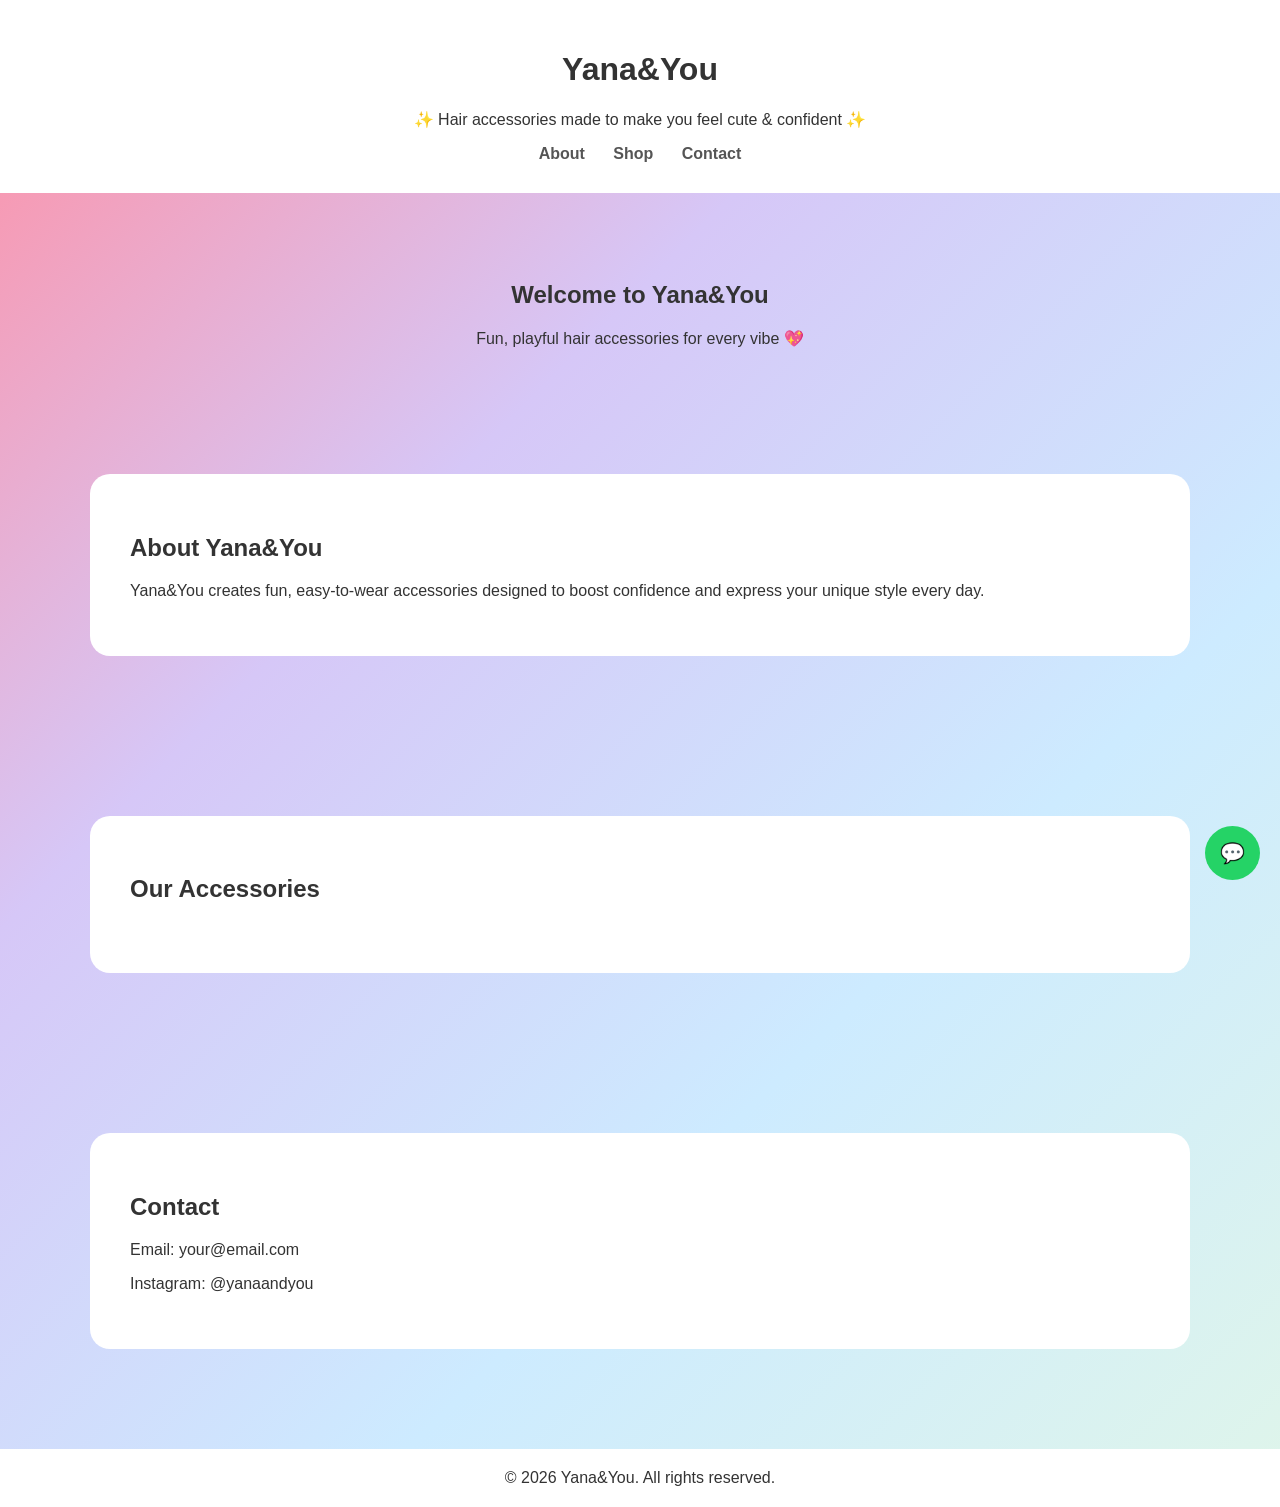
==== index.html @ dc42ef98 "new" ====
<!DOCTYPE html>
<html lang="en">
<head>
<meta charset="UTF-8">
<meta name="viewport" content="width=device-width, initial-scale=1.0">
<title>Yana&You | Hair Accessories</title>

<link rel="stylesheet" href="styles.css">
<script src="https://cdn.jsdelivr.net/npm/@supabase/supabase-js@2"></script>
</head>

<body>

<header>
<h1>Yana&You</h1>
<p>✨ Hair accessories made to make you feel cute & confident ✨</p>

<nav>
<a href="#about">About</a>
<a href="#shop">Shop</a>
<a href="#contact">Contact</a>
</nav>
</header>

<!-- HERO -->
<section id="hero-character">
<div class="character-container">
<img src="" class="animated-character">
<h2>Welcome to Yana&You</h2>
<p>Fun, playful hair accessories for every vibe 💖</p>
</div>
</section>

<!-- ABOUT -->
<section id="about">
<div class="section-box">
<h2>About Yana&You</h2>
<p>
Yana&You creates fun, easy-to-wear accessories designed to boost confidence and express your unique style every day.
</p>
</div>
</section>

<!-- SHOP -->
<section id="shop">
<div class="section-box">
<h2>Our Accessories</h2>

<div class="products" id="productList"></div>

</div>
</section>

<!-- CONTACT -->
<section id="contact">
<div class="section-box">
<h2>Contact</h2>
<p>Email: your@email.com</p>
<p>Instagram: @yanaandyou</p>
</div>
</section>

<footer>
© 2026 Yana&You. All rights reserved.
</footer>

<!-- ORDER MODAL -->
<div id="orderModal" class="modal hidden">
<div class="modal-content">
<h3>Place Order 💖</h3>

<input id="custName" placeholder="Your Name">
<input id="custPhone" placeholder="Phone Number">

<button onclick="submitOrder()">Confirm Order</button>
<button onclick="closeModal()">Cancel</button>
</div>
</div>

<!-- WHATSAPP BUTTON -->
<a href="https://wa.me/27609606081" class="whatsapp">💬</a>

<script>

// 🔑 SUPABASE
window.supabaseClient = window.supabaseClient || window.supabase.createClient(
  "https://werxumvelpzbuqtixjnm.supabase.co",
  "eyJhbGciOiJIUzI1NiIsInR5cCI6IkpXVCJ9.eyJpc3MiOiJzdXBhYmFzZSIsInJlZiI6Indlcnh1bXZlbHB6YnVxdGl4am5tIiwicm9sZSI6ImFub24iLCJpYXQiOjE3NzY3MDAzMTUsImV4cCI6MjA5MjI3NjMxNX0.kpE77bGrTYpeac75votgyBKIRNEE19EtB_bz_iMcHfc"
);

var supabase = window.supabaseClient;

let selectedProduct = "";

// LOAD PRODUCTS
async function loadProducts(){

console.log("LOADING PRODUCTS...");

const { data, error } = await supabase
    .from("yanaProducts")
    .select("*");

console.log("DATA:", data);
console.log("ERROR:", error);

if(error){
    console.error(error);
    return;
}

let html = "";

data.forEach(p=>{
html += `
<div class="product-card">
<img src="${p.image}">
<h3>${p.name}</h3>
<p>${p.description || ""}</p>
<p class="price">R${p.price}</p>
<button class="btn" onclick="openOrder('${p.name}')">Buy Now</button>
</div>
`;
});

document.getElementById("productList").innerHTML = html;
}

loadProducts();

// OPEN MODAL
function openOrder(product){
selectedProduct = product;
document.getElementById("orderModal").classList.remove("hidden");
}

// CLOSE MODAL
function closeModal(){
document.getElementById("orderModal").classList.add("hidden");
}

// SUBMIT ORDER
async function submitOrder(){

const name = document.getElementById("custName").value;
const phone = document.getElementById("custPhone").value;

if(!name || !phone){
alert("Please fill all fields");
return;
}

// SAVE ORDER
await supabase.from("orders").insert([
{
customer_name: name,
phone: phone,
product_name: selectedProduct
}
]);

// WHATSAPP MESSAGE
const msg = `Hi, I'd like to order: ${selectedProduct}`;
window.open(`https://wa.me/27609606081?text=${encodeURIComponent(msg)}`);

alert("Order sent successfully!");
closeModal();
}

</script>

</body>
</html>
---- styles.css ----
body {
margin:0;
font-family: Arial, sans-serif;
background: linear-gradient(135deg,#FF8FA3,#D6C7F7,#CDEBFF,#DFF5EA);
color:#333;
}

/* HEADER */
header{
background:white;
padding:30px;
text-align:center;
}

nav a{
margin:0 12px;
text-decoration:none;
font-weight:bold;
color:#555;
}

/* SECTIONS */
section{
padding:60px 20px;
max-width:1100px;
margin:auto;
}

.section-box{
background:white;
border-radius:20px;
padding:40px;
margin-bottom:40px;
}

/* PRODUCTS */
.products{
display:grid;
grid-template-columns:repeat(auto-fit,minmax(250px,1fr));
gap:25px;
margin-top:30px;
}

.product-card{
background:#fff;
border-radius:20px;
padding:20px;
text-align:center;
transition:0.3s;
}

.product-card:hover{
transform:translateY(-6px);
box-shadow:0 10px 20px rgba(0,0,0,0.1);
}

.product-card img{
width:100%;
border-radius:15px;
}

.price{
font-weight:bold;
margin-top:10px;
}

.btn{
display:inline-block;
margin-top:15px;
padding:10px 20px;
border-radius:25px;
background:#FF8FA3;
color:white;
font-weight:bold;
border:none;
cursor:pointer;
}

/* HERO */
#hero-character{
text-align:center;
padding:50px;
}

.animated-character{
max-width:220px;
animation:float 4s ease-in-out infinite;
}

@keyframes float{
0%{transform:translateY(0)}
50%{transform:translateY(-10px)}
100%{transform:translateY(0)}
}

/* FOOTER */
footer{
text-align:center;
padding:20px;
background:white;
}

/* MODAL */
.modal{
position:fixed;
top:0;
left:0;
width:100%;
height:100%;
background:rgba(0,0,0,0.5);
display:flex;
justify-content:center;
align-items:center;
z-index:1000;
}

.hidden{
display:none;
}

.modal-content{
background:white;
padding:25px;
border-radius:15px;
width:300px;
text-align:center;
}

.modal-content input{
width:100%;
padding:10px;
margin:8px 0;
border-radius:10px;
border:1px solid #ddd;
}

.modal-content button{
width:100%;
padding:10px;
margin-top:10px;
border:none;
border-radius:10px;
background:#FF8FA3;
color:white;
font-weight:bold;
cursor:pointer;
}

/* WHATSAPP */
.whatsapp{
position:fixed;
bottom:20px;
right:20px;
background:#25D366;
color:white;
padding:15px;
border-radius:50%;
text-decoration:none;
font-size:20px;
}
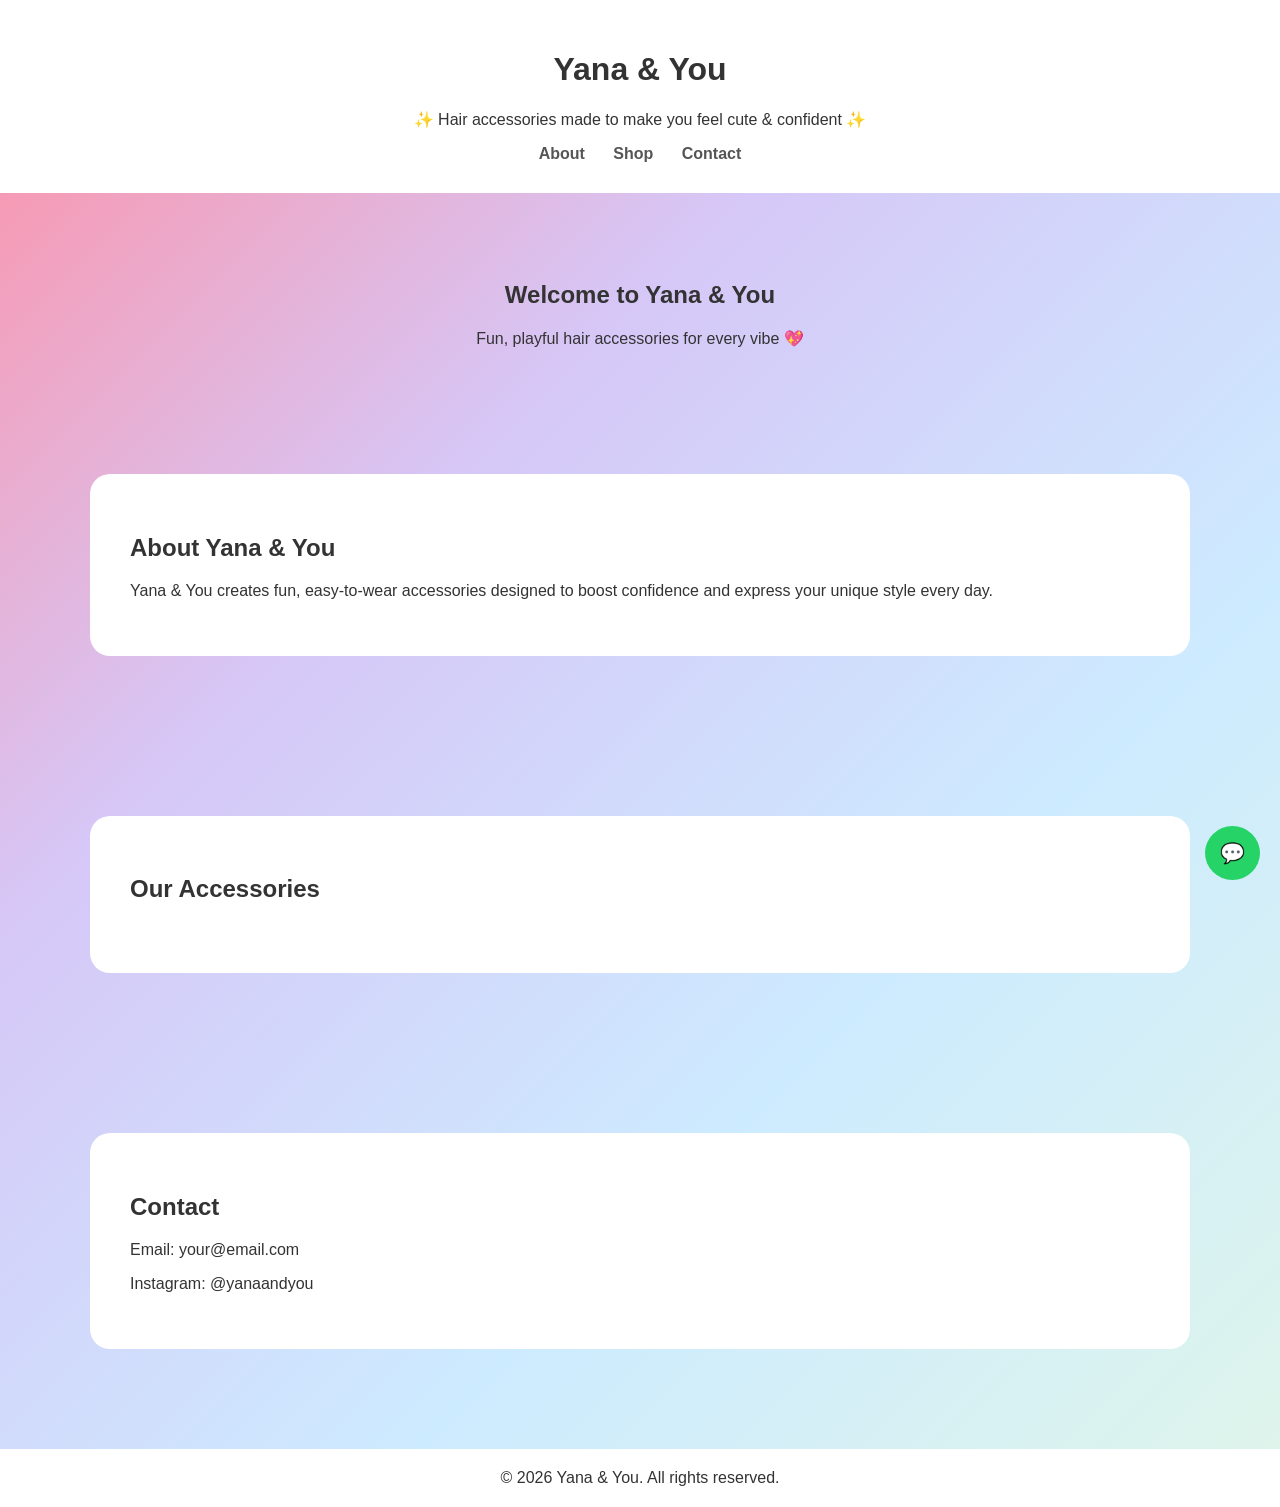
==== commit 551d3959: "fixed wording" ====
--- a/index.html
+++ b/index.html
@@ -3,7 +3,7 @@
 <head>
 <meta charset="UTF-8">
 <meta name="viewport" content="width=device-width, initial-scale=1.0">
-<title>Yana&You | Hair Accessories</title>
+<title>Yana & You | Hair Accessories</title>
 
 <link rel="stylesheet" href="styles.css">
 <script src="https://cdn.jsdelivr.net/npm/@supabase/supabase-js@2"></script>
@@ -12,43 +12,43 @@
 <body>
 
 <header>
-<h1>Yana&You</h1>
-<p>✨ Hair accessories made to make you feel cute & confident ✨</p>
+    <h1>Yana & You</h1>
+    <p>✨ Hair accessories made to make you feel cute & confident ✨</p>
 
-<nav>
-<a href="#about">About</a>
-<a href="#shop">Shop</a>
-<a href="#contact">Contact</a>
-</nav>
+    <nav>
+        <a href="#about">About</a>
+        <a href="#shop">Shop</a>
+        <a href="#contact">Contact</a>
+    </nav>
 </header>
 
 <!-- HERO -->
 <section id="hero-character">
-<div class="character-container">
-<img src="" class="animated-character">
-<h2>Welcome to Yana&You</h2>
-<p>Fun, playful hair accessories for every vibe 💖</p>
-</div>
+    <div class="character-container">
+        <img src="" class="animated-character">
+        <h2>Welcome to Yana & You</h2>
+        <p>Fun, playful hair accessories for every vibe 💖</p>
+    </div>
 </section>
 
 <!-- ABOUT -->
 <section id="about">
-<div class="section-box">
-<h2>About Yana&You</h2>
-<p>
-Yana&You creates fun, easy-to-wear accessories designed to boost confidence and express your unique style every day.
-</p>
-</div>
+    <div class="section-box">
+        <h2>About Yana & You</h2>
+        <p>
+        Yana & You creates fun, easy-to-wear accessories designed to boost confidence and express your unique style every day.
+        </p>
+    </div>
 </section>
 
 <!-- SHOP -->
 <section id="shop">
-<div class="section-box">
-<h2>Our Accessories</h2>
+    <div class="section-box">
+        <h2>Our Accessories</h2>
 
-<div class="products" id="productList"></div>
+        <div class="products" id="productList"></div>
 
-</div>
+    </div>
 </section>
 
 <!-- CONTACT -->
@@ -61,7 +61,7 @@
 </section>
 
 <footer>
-© 2026 Yana&You. All rights reserved.
+© 2026 Yana & You. All rights reserved.
 </footer>
 
 <!-- ORDER MODAL -->
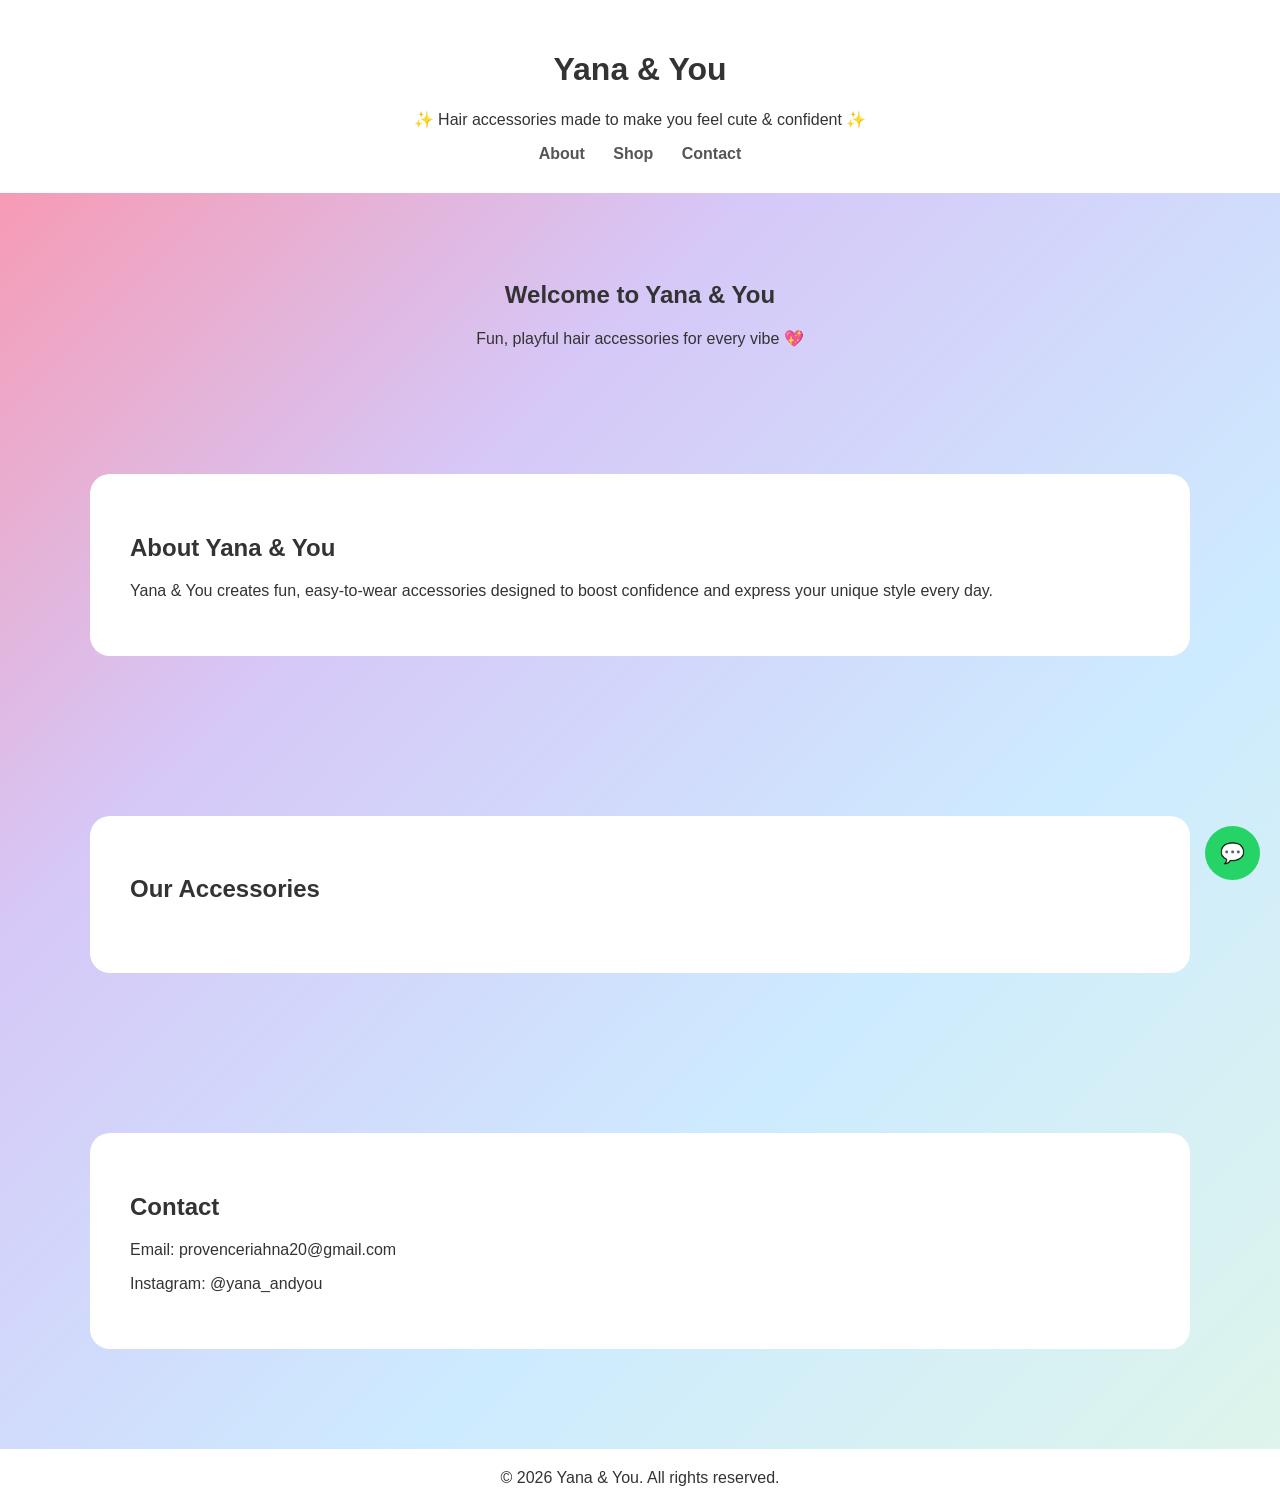
==== commit 13209c8c: "fixed contacts" ====
--- a/index.html
+++ b/index.html
@@ -53,11 +53,11 @@
 
 <!-- CONTACT -->
 <section id="contact">
-<div class="section-box">
-<h2>Contact</h2>
-<p>Email: your@email.com</p>
-<p>Instagram: @yanaandyou</p>
-</div>
+    <div class="section-box">
+        <h2>Contact</h2>
+        <p>Email: provenceriahna20@gmail.com</p>
+        <p>Instagram: @yana_andyou</p>
+    </div>
 </section>
 
 <footer>
@@ -66,19 +66,19 @@
 
 <!-- ORDER MODAL -->
 <div id="orderModal" class="modal hidden">
-<div class="modal-content">
-<h3>Place Order 💖</h3>
+    <div class="modal-content">
+        <h3>Place Order 💖</h3>
 
-<input id="custName" placeholder="Your Name">
-<input id="custPhone" placeholder="Phone Number">
+        <input id="custName" placeholder="Your Name">
+        <input id="custPhone" placeholder="Phone Number">
 
-<button onclick="submitOrder()">Confirm Order</button>
-<button onclick="closeModal()">Cancel</button>
-</div>
+        <button onclick="submitOrder()">Confirm Order</button>
+        <button onclick="closeModal()">Cancel</button>
+    </div>
 </div>
 
 <!-- WHATSAPP BUTTON -->
-<a href="https://wa.me/27609606081" class="whatsapp">💬</a>
+<a href="https://wa.me/27715266925" class="whatsapp">💬</a>
 
 <script>
 
@@ -113,13 +113,13 @@
 
 data.forEach(p=>{
 html += `
-<div class="product-card">
-<img src="${p.image}">
-<h3>${p.name}</h3>
-<p>${p.description || ""}</p>
-<p class="price">R${p.price}</p>
-<button class="btn" onclick="openOrder('${p.name}')">Buy Now</button>
-</div>
+    <div class="product-card">
+    <img src="${p.image}">
+    <h3>${p.name}</h3>
+    <p>${p.description || ""}</p>
+    <p class="price">R${p.price}</p>
+    <button class="btn" onclick="openOrder('${p.name}')">Buy Now</button>
+    </div>
 `;
 });
 
@@ -146,25 +146,25 @@
 const phone = document.getElementById("custPhone").value;
 
 if(!name || !phone){
-alert("Please fill all fields");
-return;
+    alert("Please fill all fields");
+    return;
 }
 
 // SAVE ORDER
 await supabase.from("orders").insert([
 {
-customer_name: name,
-phone: phone,
-product_name: selectedProduct
+    customer_name: name,
+    phone: phone,
+    product_name: selectedProduct
 }
 ]);
 
 // WHATSAPP MESSAGE
 const msg = `Hi, I'd like to order: ${selectedProduct}`;
-window.open(`https://wa.me/27609606081?text=${encodeURIComponent(msg)}`);
+window.open(`https://wa.me/27715266925?text=${encodeURIComponent(msg)}`);
 
-alert("Order sent successfully!");
-closeModal();
+    alert("Order sent successfully!");
+    closeModal();
 }
 
 </script>
--- a/styles.css
+++ b/styles.css
@@ -1,160 +1,160 @@
 body {
-margin:0;
-font-family: Arial, sans-serif;
-background: linear-gradient(135deg,#FF8FA3,#D6C7F7,#CDEBFF,#DFF5EA);
-color:#333;
+    margin:0;
+    font-family: Arial, sans-serif;
+    background: linear-gradient(135deg,#FF8FA3,#D6C7F7,#CDEBFF,#DFF5EA);
+    color:#333;
 }
 
 /* HEADER */
-header{
-background:white;
-padding:30px;
-text-align:center;
+header {
+    background:white;
+    padding:30px;
+    text-align:center;
 }
 
-nav a{
-margin:0 12px;
-text-decoration:none;
-font-weight:bold;
-color:#555;
+nav a {
+    margin:0 12px;
+    text-decoration:none;
+    font-weight:bold;
+    color:#555;
 }
 
 /* SECTIONS */
-section{
-padding:60px 20px;
-max-width:1100px;
-margin:auto;
+section {
+    padding:60px 20px;
+    max-width:1100px;
+    margin:auto;
 }
 
-.section-box{
-background:white;
-border-radius:20px;
-padding:40px;
-margin-bottom:40px;
+.section-box {
+    background:white;
+    border-radius:20px;
+    padding:40px;
+    margin-bottom:40px;
 }
 
 /* PRODUCTS */
-.products{
-display:grid;
-grid-template-columns:repeat(auto-fit,minmax(250px,1fr));
-gap:25px;
-margin-top:30px;
+.products {
+    display:grid;
+    grid-template-columns:repeat(auto-fit,minmax(250px,1fr));
+    gap:25px;
+    margin-top:30px;
 }
 
-.product-card{
-background:#fff;
-border-radius:20px;
-padding:20px;
-text-align:center;
-transition:0.3s;
+.product-card {
+    background:#fff;
+    border-radius:20px;
+    padding:20px;
+    text-align:center;
+    transition:0.3s;
 }
 
-.product-card:hover{
-transform:translateY(-6px);
-box-shadow:0 10px 20px rgba(0,0,0,0.1);
+.product-card:hover {
+    transform:translateY(-6px);
+    box-shadow:0 10px 20px rgba(0,0,0,0.1);
 }
 
-.product-card img{
-width:100%;
-border-radius:15px;
+.product-card img {
+    width:100%;
+    border-radius:15px;
 }
 
-.price{
-font-weight:bold;
-margin-top:10px;
+.price {
+    font-weight:bold;
+    margin-top:10px;
 }
 
-.btn{
-display:inline-block;
-margin-top:15px;
-padding:10px 20px;
-border-radius:25px;
-background:#FF8FA3;
-color:white;
-font-weight:bold;
-border:none;
-cursor:pointer;
+.btn {
+    display:inline-block;
+    margin-top:15px;
+    padding:10px 20px;
+    border-radius:25px;
+    background:#FF8FA3;
+    color:white;
+    font-weight:bold;
+    border:none;
+    cursor:pointer;
 }
 
 /* HERO */
-#hero-character{
-text-align:center;
-padding:50px;
+#hero-character {
+    text-align:center;
+    padding:50px;
 }
 
-.animated-character{
-max-width:220px;
-animation:float 4s ease-in-out infinite;
+.animated-character {
+    max-width:220px;
+    animation:float 4s ease-in-out infinite;
 }
 
-@keyframes float{
-0%{transform:translateY(0)}
-50%{transform:translateY(-10px)}
-100%{transform:translateY(0)}
+@keyframes float {
+    0%{transform:translateY(0)}
+    50%{transform:translateY(-10px)}
+    100%{transform:translateY(0)}
 }
 
 /* FOOTER */
-footer{
-text-align:center;
-padding:20px;
-background:white;
+footer {
+    text-align:center;
+    padding:20px;
+    background:white;
 }
 
 /* MODAL */
-.modal{
-position:fixed;
-top:0;
-left:0;
-width:100%;
-height:100%;
-background:rgba(0,0,0,0.5);
-display:flex;
-justify-content:center;
-align-items:center;
-z-index:1000;
+.modal {
+    position:fixed;
+    top:0;
+    left:0;
+    width:100%;
+    height:100%;
+    background:rgba(0,0,0,0.5);
+    display:flex;
+    justify-content:center;
+    align-items:center;
+    z-index:1000;
 }
 
-.hidden{
-display:none;
+.hidden {
+    display:none;
 }
 
-.modal-content{
-background:white;
-padding:25px;
-border-radius:15px;
-width:300px;
-text-align:center;
+.modal-content {
+    background:white;
+    padding:25px;
+    border-radius:15px;
+    width:300px;
+    text-align:center;
 }
 
-.modal-content input{
-width:100%;
-padding:10px;
-margin:8px 0;
-border-radius:10px;
-border:1px solid #ddd;
+.modal-content input {
+    width:100%;
+    padding:10px;
+    margin:8px 0;
+    border-radius:10px;
+    border:1px solid #ddd;
 }
 
-.modal-content button{
-width:100%;
-padding:10px;
-margin-top:10px;
-border:none;
-border-radius:10px;
-background:#FF8FA3;
-color:white;
-font-weight:bold;
-cursor:pointer;
+.modal-content button {
+    width:100%;
+    padding:10px;
+    margin-top:10px;
+    border:none;
+    border-radius:10px;
+    background:#FF8FA3;
+    color:white;
+    font-weight:bold;
+    cursor:pointer;
 }
 
 /* WHATSAPP */
-.whatsapp{
-position:fixed;
-bottom:20px;
-right:20px;
-background:#25D366;
-color:white;
-padding:15px;
-border-radius:50%;
-text-decoration:none;
-font-size:20px;
+.whatsapp {
+    position:fixed;
+    bottom:20px;
+    right:20px;
+    background:#25D366;
+    color:white;
+    padding:15px;
+    border-radius:50%;
+    text-decoration:none;
+    font-size:20px;
 }
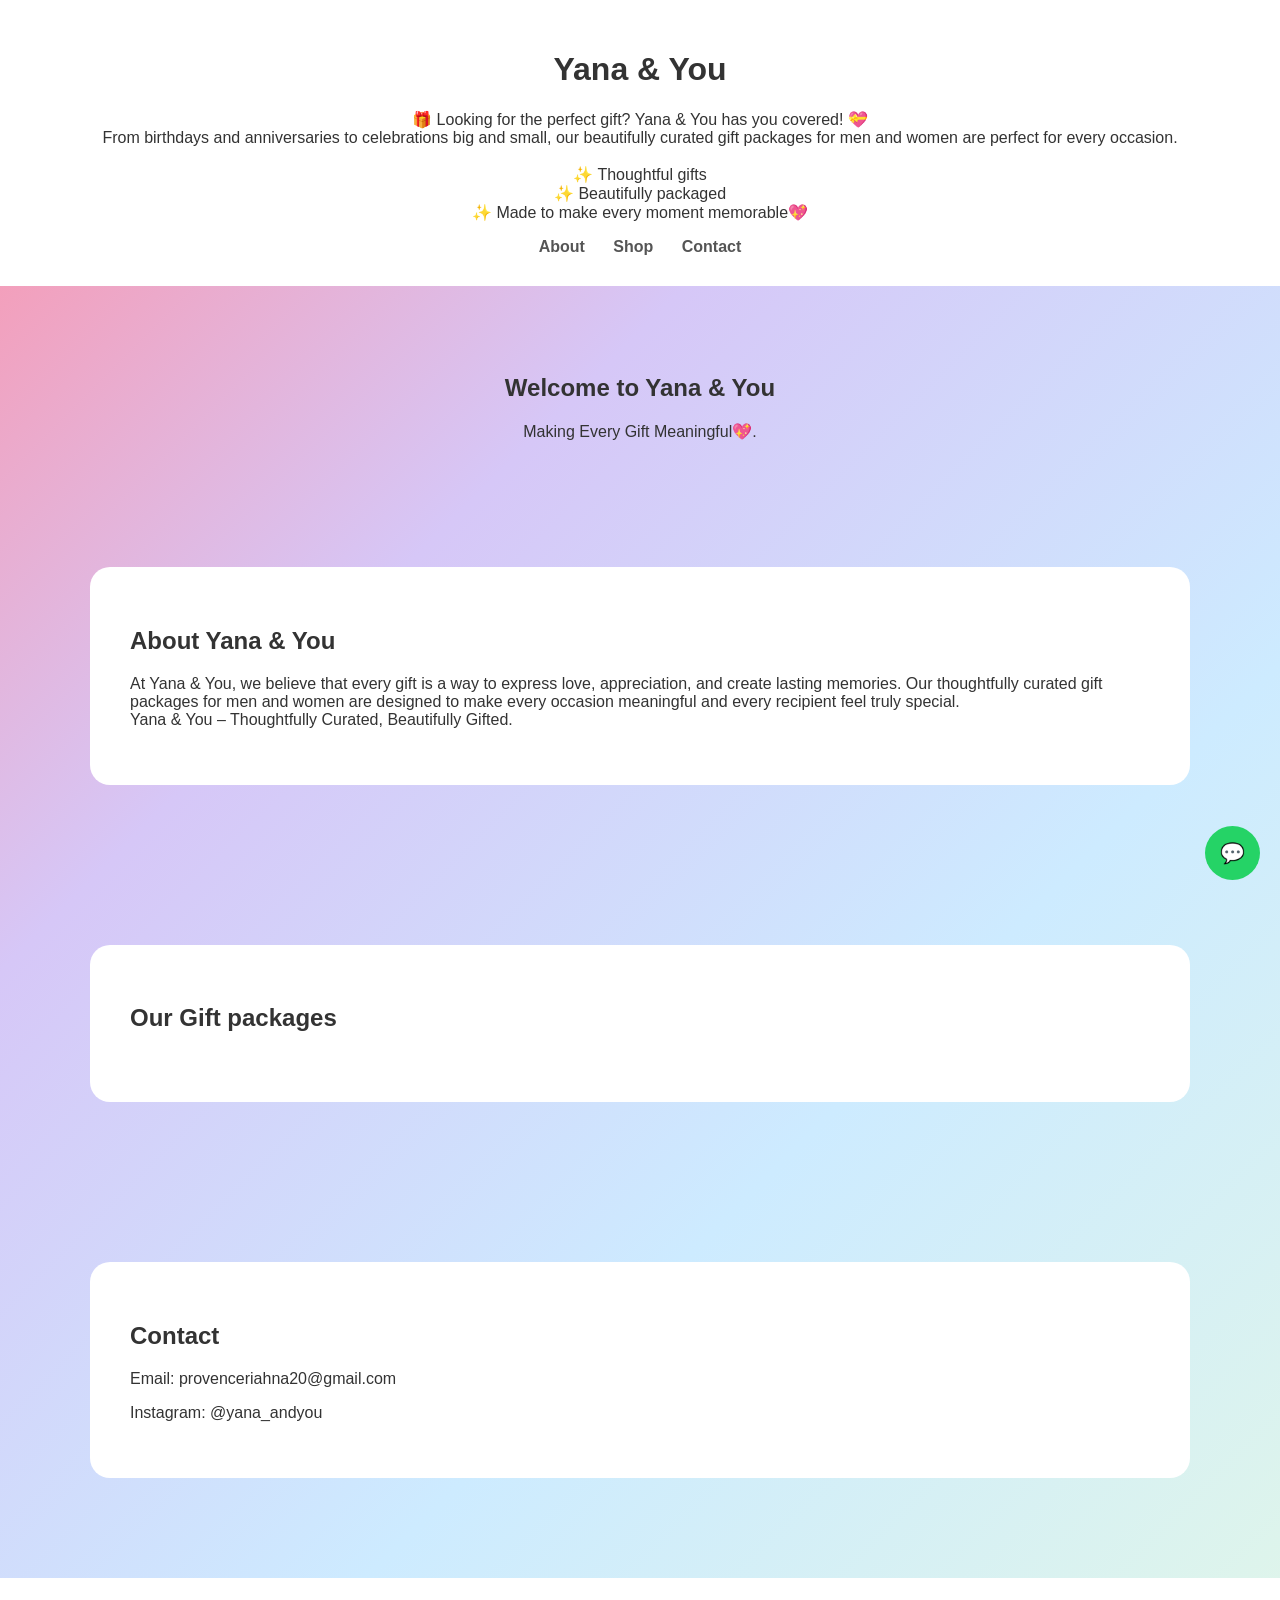
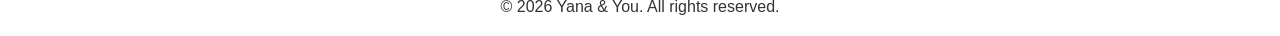
==== commit 4e419e7e: "fixed wording" ====
--- a/index.html
+++ b/index.html
@@ -3,7 +3,7 @@
 <head>
 <meta charset="UTF-8">
 <meta name="viewport" content="width=device-width, initial-scale=1.0">
-<title>Yana & You | Hair Accessories</title>
+<title>Yana & You | Gift Packages</title>
 
 <link rel="stylesheet" href="styles.css">
 <script src="https://cdn.jsdelivr.net/npm/@supabase/supabase-js@2"></script>
@@ -13,7 +13,14 @@
 
 <header>
     <h1>Yana & You</h1>
-    <p>✨ Hair accessories made to make you feel cute & confident ✨</p>
+    <p> 🎁 Looking for the perfect gift? Yana & You has you covered! 💝 <br>
+
+From birthdays and anniversaries to celebrations big and small, our beautifully curated gift packages for men and women are perfect for every occasion. <br> <br>
+
+✨ Thoughtful gifts <br>
+✨ Beautifully packaged <br>
+✨ Made to make every moment memorable💖 <br>
+</p>
 
     <nav>
         <a href="#about">About</a>
@@ -27,7 +34,7 @@
     <div class="character-container">
         <img src="" class="animated-character">
         <h2>Welcome to Yana & You</h2>
-        <p>Fun, playful hair accessories for every vibe 💖</p>
+        <p>Making Every Gift Meaningful💖.</p>
     </div>
 </section>
 
@@ -36,7 +43,9 @@
     <div class="section-box">
         <h2>About Yana & You</h2>
         <p>
-        Yana & You creates fun, easy-to-wear accessories designed to boost confidence and express your unique style every day.
+        At Yana & You, we believe that every gift is a way to express love, appreciation, and create lasting memories. Our thoughtfully curated gift packages for men and women are designed to make every occasion meaningful and every recipient feel truly special. <br>
+
+Yana & You – Thoughtfully Curated, Beautifully Gifted.
         </p>
     </div>
 </section>
@@ -44,7 +53,7 @@
 <!-- SHOP -->
 <section id="shop">
     <div class="section-box">
-        <h2>Our Accessories</h2>
+        <h2>Our Gift packages</h2>
 
         <div class="products" id="productList"></div>
 
--- a/styles.css
+++ b/styles.css
@@ -55,8 +55,17 @@
 }
 
 .product-card img {
-    width:100%;
-    border-radius:15px;
+    width: 100%;
+    height: 350px; /* choose any height you want */
+    object-fit: cover;
+    border-radius: 15px;
+    display: block;
+}
+
+@media (max-width: 768px) {
+    .product-card img {
+        height: 220px;
+    }
 }
 
 .price {
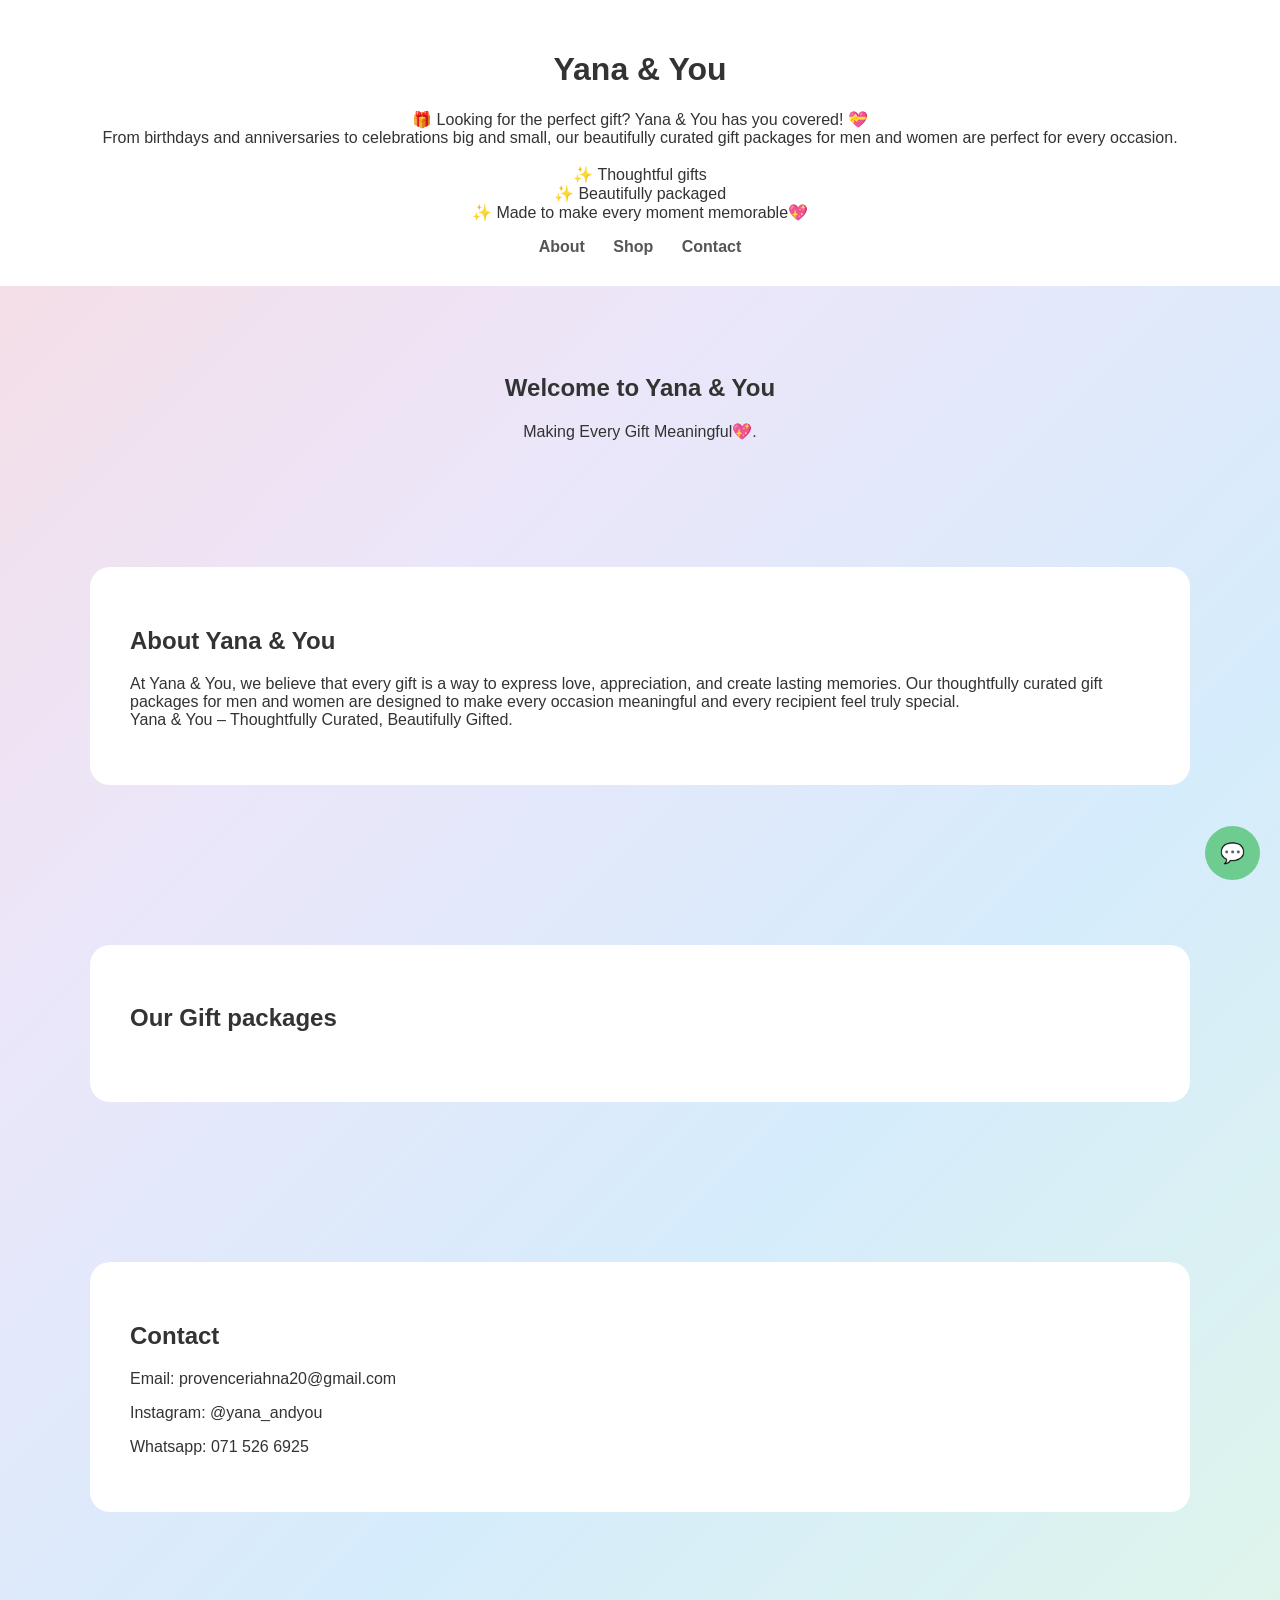
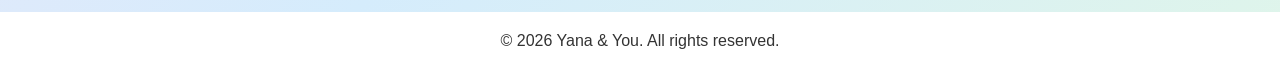
==== commit c0788c09: "fixed wording" ====
--- a/index.html
+++ b/index.html
@@ -66,6 +66,7 @@
         <h2>Contact</h2>
         <p>Email: provenceriahna20@gmail.com</p>
         <p>Instagram: @yana_andyou</p>
+        <p>Whatsapp: 071 526 6925</p>
     </div>
 </section>
 
--- a/styles.css
+++ b/styles.css
@@ -1,7 +1,7 @@
 body {
     margin:0;
     font-family: Arial, sans-serif;
-    background: linear-gradient(135deg,#FF8FA3,#D6C7F7,#CDEBFF,#DFF5EA);
+    background: linear-gradient(135deg,#f7dbe0,#ece6f9,#d5ecfc,#DFF5EA);
     color:#333;
 }
 
@@ -78,7 +78,7 @@
     margin-top:15px;
     padding:10px 20px;
     border-radius:25px;
-    background:#FF8FA3;
+    background:#ed8fa0;
     color:white;
     font-weight:bold;
     border:none;
@@ -149,7 +149,7 @@
     margin-top:10px;
     border:none;
     border-radius:10px;
-    background:#FF8FA3;
+    background:#e6bbc2;
     color:white;
     font-weight:bold;
     cursor:pointer;
@@ -160,7 +160,7 @@
     position:fixed;
     bottom:20px;
     right:20px;
-    background:#25D366;
+    background:#6fcc91;
     color:white;
     padding:15px;
     border-radius:50%;
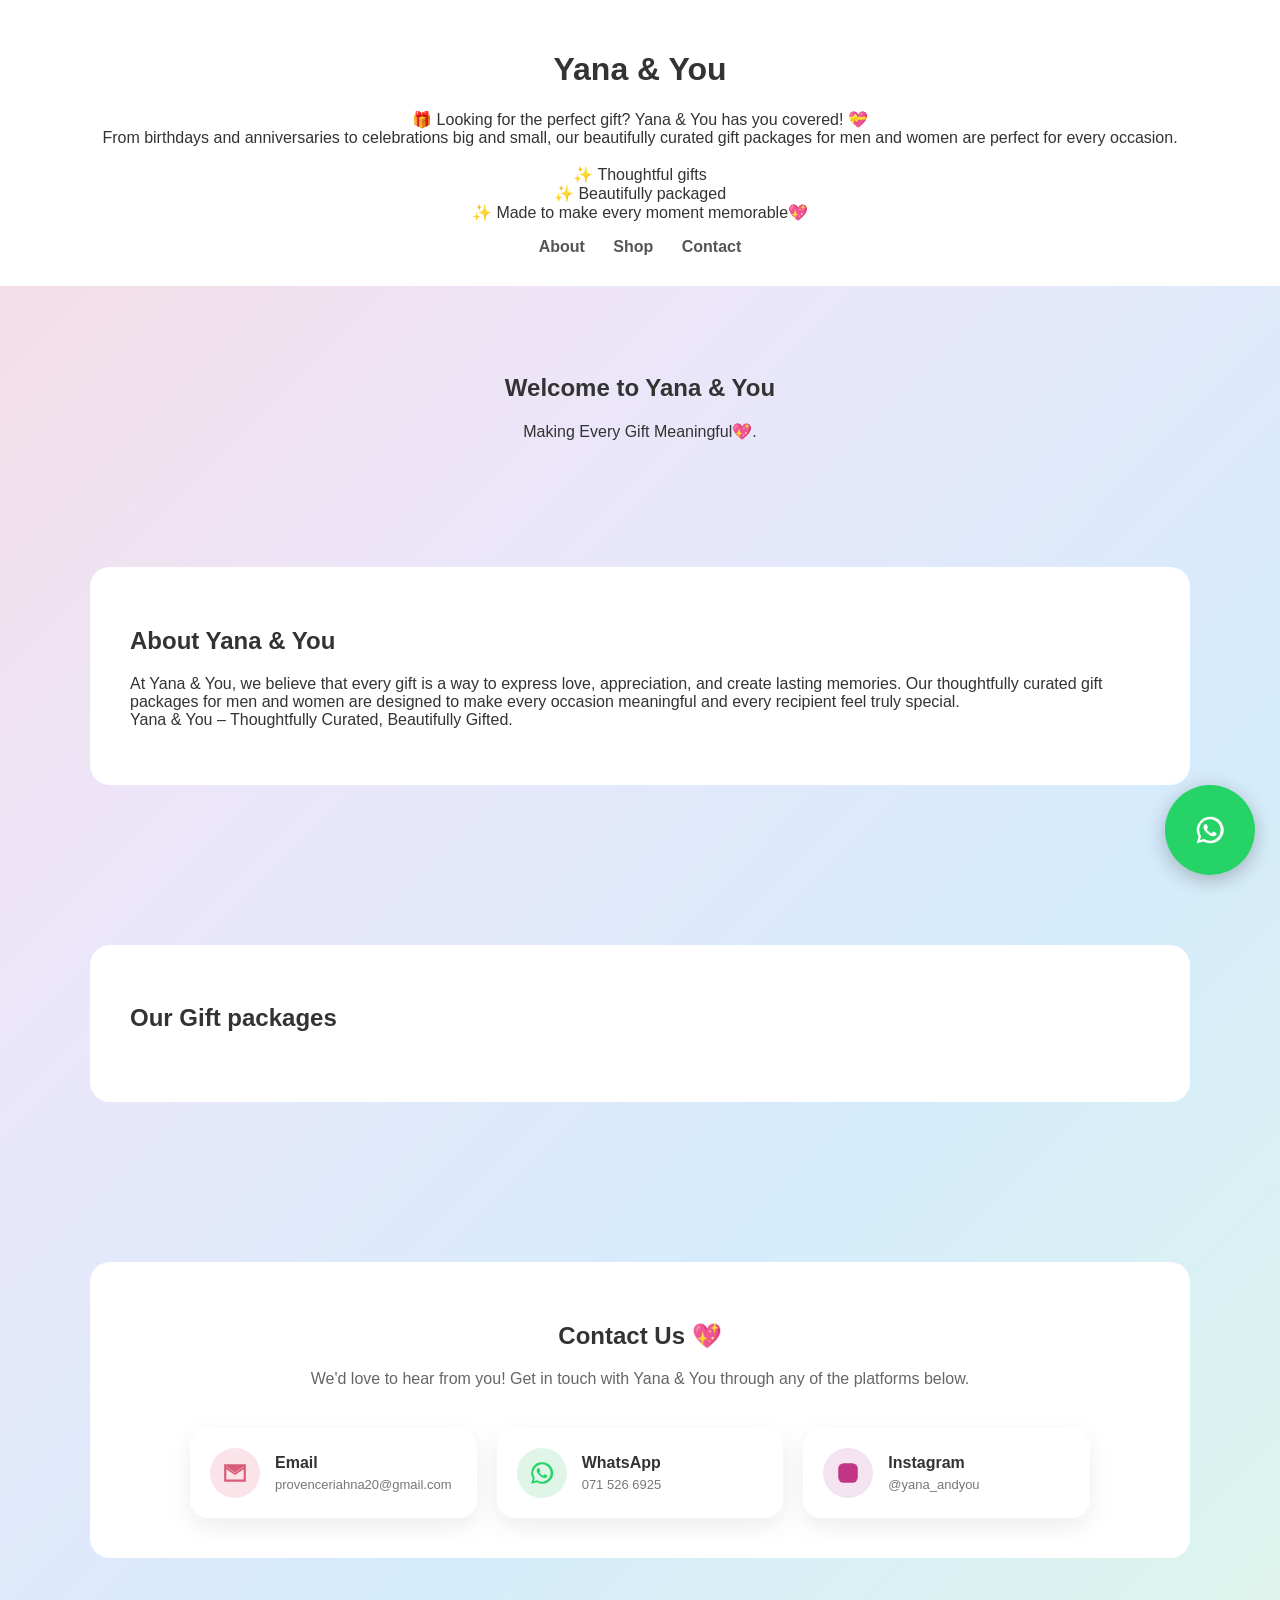
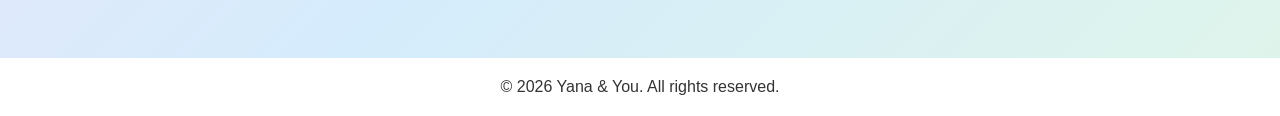
==== commit 05c53c57: "improved contacts" ====
--- a/index.html
+++ b/index.html
@@ -62,11 +62,79 @@
 
 <!-- CONTACT -->
 <section id="contact">
-    <div class="section-box">
-        <h2>Contact</h2>
-        <p>Email: provenceriahna20@gmail.com</p>
-        <p>Instagram: @yana_andyou</p>
-        <p>Whatsapp: 071 526 6925</p>
+    <div class="section-box contact-box">
+        <h2>Contact Us 💖</h2>
+
+        <p>
+            We'd love to hear from you! Get in touch with Yana & You
+            through any of the platforms below.
+        </p>
+
+        <div class="contact-links">
+
+            <!-- EMAIL -->
+            <a
+                href="mailto:provenceriahna20@gmail.com"
+                class="contact-item email-contact"
+                aria-label="Send us an email">
+
+                <span class="contact-icon">
+                    <svg viewBox="0 0 24 24" aria-hidden="true">
+                        <path d="M2 4h20v16H2V4zm2 2v.5l8 5.5 8-5.5V6l-8 5.5L4 6zm0 2.43V18h16V8.43l-8 5.5-8-5.5z"/>
+                    </svg>
+                </span>
+
+                <span>
+                    <strong>Email</strong>
+                    <small>provenceriahna20@gmail.com</small>
+                </span>
+            </a>
+
+
+            <!-- WHATSAPP -->
+            <a
+                href="https://wa.me/27715266925"
+                target="_blank"
+                rel="noopener noreferrer"
+                class="contact-item whatsapp-contact"
+                aria-label="Contact us on WhatsApp">
+
+                <span class="contact-icon">
+                    <svg viewBox="0 0 24 24" aria-hidden="true">
+                        <path d="M12 2a9.9 9.9 0 0 0-8.54 14.9L2 22l5.25-1.38A10 10 0 1 0 12 2zm0 18a8 8 0 0 1-4.08-1.12l-.3-.18-3.12.82.83-3.04-.2-.31A8 8 0 1 1 12 20zm4.37-5.97c-.24-.12-1.42-.7-1.64-.78-.22-.08-.38-.12-.54.12-.16.24-.62.78-.76.94-.14.16-.28.18-.52.06-.24-.12-1-.37-1.9-1.18-.7-.62-1.18-1.38-1.32-1.61-.14-.24-.01-.37.1-.49.11-.11.24-.28.36-.42.12-.14.16-.24.24-.4.08-.16.04-.3-.02-.42-.06-.12-.54-1.3-.74-1.78-.2-.48-.4-.41-.54-.42h-.46c-.16 0-.42.06-.64.3-.22.24-.84.82-.84 2s.86 2.32.98 2.48c.12.16 1.69 2.58 4.1 3.62.57.25 1.02.4 1.37.51.58.18 1.1.16 1.51.1.46-.07 1.42-.58 1.62-1.14.2-.56.2-1.04.14-1.14-.06-.1-.22-.16-.46-.28z"/>
+                    </svg>
+                </span>
+
+                <span>
+                    <strong>WhatsApp</strong>
+                    <small>071 526 6925</small>
+                </span>
+            </a>
+
+
+            <!-- INSTAGRAM -->
+            <a
+                href="https://instagram.com/yana_andyou?dlrf=MTUweWszeHplZG12Zg=="
+                target="_blank"
+                rel="noopener noreferrer"
+                class="contact-item instagram-contact"
+                aria-label="Visit our Instagram">
+
+                <span class="contact-icon">
+                    <svg viewBox="0 0 24 24" aria-hidden="true">
+                        <rect x="3" y="3" width="18" height="18" rx="5"/>
+                        <circle cx="12" cy="12" r="4"/>
+                        <circle cx="17.5" cy="6.5" r="1"/>
+                    </svg>
+                </span>
+
+                <span>
+                    <strong>Instagram</strong>
+                    <small>@yana_andyou</small>
+                </span>
+            </a>
+
+        </div>
     </div>
 </section>
 
@@ -87,8 +155,18 @@
     </div>
 </div>
 
-<!-- WHATSAPP BUTTON -->
-<a href="https://wa.me/27715266925" class="whatsapp">💬</a>
+<!-- FLOATING WHATSAPP BUTTON -->
+<a
+    href="https://wa.me/27715266925"
+    class="whatsapp"
+    target="_blank"
+    rel="noopener noreferrer"
+    aria-label="Chat with Yana & You on WhatsApp">
+
+    <svg viewBox="0 0 24 24" aria-hidden="true">
+        <path d="M12 2a9.9 9.9 0 0 0-8.54 14.9L2 22l5.25-1.38A10 10 0 1 0 12 2zm0 18a8 8 0 0 1-4.08-1.12l-.3-.18-3.12.82.83-3.04-.2-.31A8 8 0 1 1 12 20zm4.37-5.97c-.24-.12-1.42-.7-1.64-.78-.22-.08-.38-.12-.54.12-.16.24-.62.78-.76.94-.14.16-.28.18-.52.06-.24-.12-1-.37-1.9-1.18-.7-.62-1.18-1.38-1.32-1.61-.14-.24-.01-.37.1-.49.11-.11.24-.28.36-.42.12-.14.16-.24.24-.4.08-.16.04-.3-.02-.42-.06-.12-.54-1.3-.74-1.78-.2-.48-.4-.41-.54-.42h-.46c-.16 0-.42.06-.64.3-.22.24-.84.82-.84 2s.86 2.32.98 2.48c.12.16 1.69 2.58 4.1 3.62.57.25 1.02.4 1.37.51.58.18 1.1.16 1.51.1.46-.07 1.42-.58 1.62-1.14.2-.56.2-1.04.14-1.14-.06-.1-.22-.16-.46-.28z"/>
+    </svg>
+</a>
 
 <script>
 
--- a/styles.css
+++ b/styles.css
@@ -166,4 +166,221 @@
     border-radius:50%;
     text-decoration:none;
     font-size:20px;
+}
+
+/* =========================
+   CONTACT SECTION
+========================= */
+
+.contact-box {
+    text-align: center;
+}
+
+.contact-box h2 {
+    margin-bottom: 15px;
+}
+
+.contact-box > p {
+    max-width: 700px;
+    margin: 0 auto 35px;
+    line-height: 1.7;
+    color: #666;
+}
+
+
+/* CONTACT LINKS */
+
+.contact-links {
+    display: grid;
+    grid-template-columns: repeat(3, 1fr);
+    gap: 20px;
+    max-width: 900px;
+    margin: 0 auto;
+}
+
+
+/* CONTACT ITEM */
+
+.contact-item {
+    display: flex;
+    align-items: center;
+    gap: 15px;
+
+    padding: 20px;
+
+    background: #fff;
+    border-radius: 18px;
+
+    text-decoration: none;
+    color: #333;
+
+    box-shadow: 0 8px 25px rgba(0, 0, 0, 0.08);
+
+    transition: all 0.3s ease;
+}
+
+.contact-item:hover {
+    transform: translateY(-5px);
+    box-shadow: 0 12px 30px rgba(0, 0, 0, 0.12);
+}
+
+
+/* ICON */
+
+.contact-icon {
+    width: 50px;
+    height: 50px;
+
+    min-width: 50px;
+
+    display: flex;
+    align-items: center;
+    justify-content: center;
+
+    border-radius: 50%;
+}
+
+.contact-icon svg {
+    width: 26px;
+    height: 26px;
+
+    fill: currentColor;
+}
+
+
+/* CONTACT TEXT */
+
+.contact-item span:last-child {
+    display: flex;
+    flex-direction: column;
+    text-align: left;
+}
+
+.contact-item strong {
+    font-size: 16px;
+    margin-bottom: 5px;
+}
+
+.contact-item small {
+    font-size: 13px;
+    color: #777;
+    word-break: break-word;
+}
+
+
+/* EMAIL */
+
+.email-contact .contact-icon {
+    background: #fbe4e9;
+    color: #d85b77;
+}
+
+
+/* WHATSAPP */
+
+.whatsapp-contact .contact-icon {
+    background: #dff5e7;
+    color: #25D366;
+}
+
+
+/* INSTAGRAM */
+
+.instagram-contact .contact-icon {
+    background: #f4e3f1;
+    color: #c13584;
+}
+
+
+/* =========================
+   FLOATING WHATSAPP
+========================= */
+
+.whatsapp {
+    position: fixed;
+
+    bottom: 25px;
+    right: 25px;
+
+    width: 60px;
+    height: 60px;
+
+    display: flex;
+    align-items: center;
+    justify-content: center;
+
+    background: #25D366;
+    color: white;
+
+    border-radius: 50%;
+
+    text-decoration: none;
+
+    box-shadow: 0 5px 20px rgba(0, 0, 0, 0.25);
+
+    z-index: 9999;
+
+    transition: all 0.3s ease;
+
+    animation: whatsappPulse 2s infinite;
+}
+
+.whatsapp svg {
+    width: 32px;
+    height: 32px;
+    fill: white;
+}
+
+.whatsapp:hover {
+    transform: scale(1.1);
+    background: #20bd5a;
+}
+
+
+/* WHATSAPP PULSE */
+
+@keyframes whatsappPulse {
+
+    0% {
+        box-shadow: 0 0 0 0 rgba(37, 211, 102, 0.5);
+    }
+
+    70% {
+        box-shadow: 0 0 0 15px rgba(37, 211, 102, 0);
+    }
+
+    100% {
+        box-shadow: 0 0 0 0 rgba(37, 211, 102, 0);
+    }
+
+}
+
+
+/* =========================
+   MOBILE
+========================= */
+
+@media (max-width: 768px) {
+
+    .contact-links {
+        grid-template-columns: 1fr;
+    }
+
+    .contact-item {
+        width: 100%;
+        box-sizing: border-box;
+    }
+
+    .whatsapp {
+        width: 55px;
+        height: 55px;
+
+        bottom: 20px;
+        right: 20px;
+    }
+
+    .whatsapp svg {
+        width: 29px;
+        height: 29px;
+    }
 }
